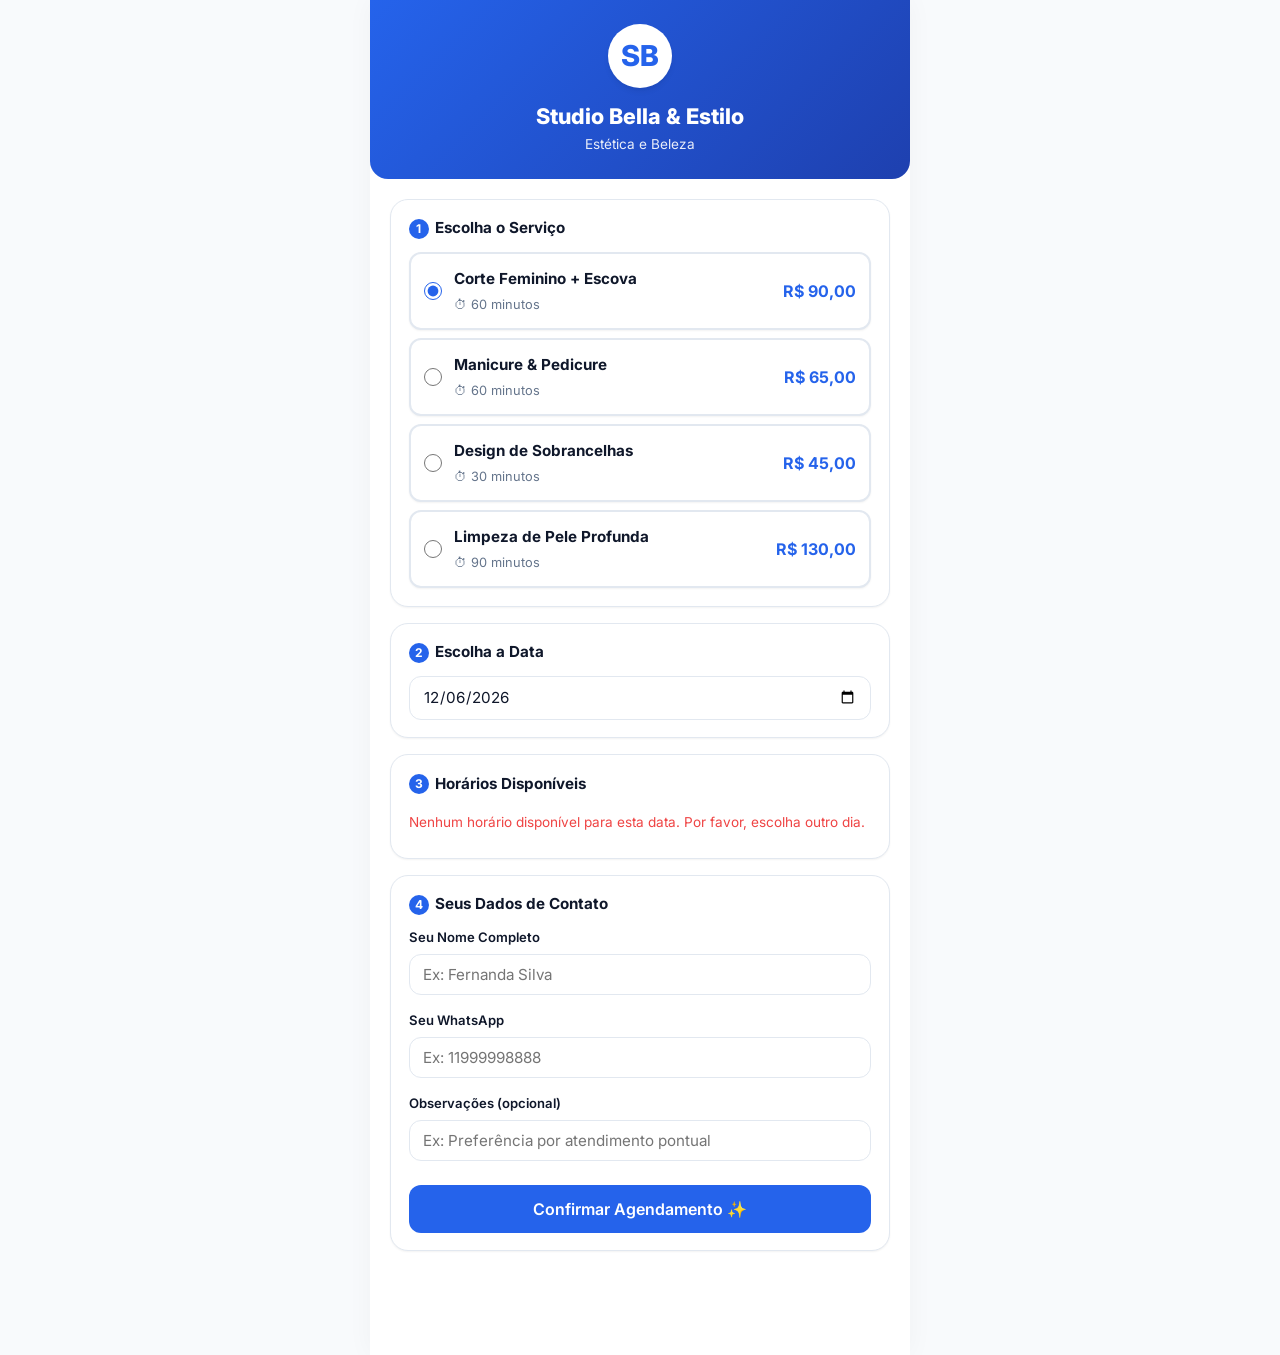
==== cliente.html @ ed7cf6ce "feat: initial commit - Aplicativo de agendamento e gerenciamento com painel e visão do cliente" ====
<!DOCTYPE html>
<html lang="pt-BR">
<head>
  <meta charset="UTF-8">
  <meta name="viewport" content="width=device-width, initial-scale=1.0, maximum-scale=1.0, user-scalable=no">
  <title>Agendamento Online</title>
  <meta name="description" content="Faça seu agendamento online de forma rápida e prática.">
  <link rel="preconnect" href="https://fonts.googleapis.com">
  <link rel="preconnect" href="https://fonts.gstatic.com" crossorigin>
  <link href="https://fonts.googleapis.com/css2?family=Inter:wght@400;500;600;700;800&display=swap" rel="stylesheet">
  <link rel="stylesheet" href="style.css">
</head>
<body>

  <div id="app-container">
    
    <!-- Top Banner do Estabelecimento -->
    <div class="booking-banner">
      <div class="booking-profile-img" id="client-view-initials">SB</div>
      <h1 style="font-size: 1.35rem; font-weight: 800; margin-bottom: 2px;" id="client-view-business">Studio Bella & Estilo</h1>
      <p style="font-size: 0.85rem; opacity: 0.9;" id="client-view-category">Agende seu horário em poucos cliques</p>
    </div>

    <div class="app-content" style="padding-top: 0;">

      <form id="form-client-booking">
        
        <!-- Passo 1: Seleção de Serviço -->
        <div class="card">
          <div style="font-size: 0.95rem; font-weight: 700; margin-bottom: 0.75rem; display:flex; align-items:center; gap:6px;">
            <span style="background:var(--primary); color:white; width:20px; height:20px; border-radius:50%; display:inline-flex; align-items:center; justify-content:center; font-size:0.75rem;">1</span>
            Escolha o Serviço
          </div>
          <div id="booking-services-list" style="display:flex; flex-direction:column; gap:0.5rem;">
            <!-- Populated via JS -->
          </div>
        </div>

        <!-- Passo 2: Seleção de Data -->
        <div class="card">
          <div style="font-size: 0.95rem; font-weight: 700; margin-bottom: 0.75rem; display:flex; align-items:center; gap:6px;">
            <span style="background:var(--primary); color:white; width:20px; height:20px; border-radius:50%; display:inline-flex; align-items:center; justify-content:center; font-size:0.75rem;">2</span>
            Escolha a Data
          </div>
          <input type="date" id="booking-date" class="form-input" required>
        </div>

        <!-- Passo 3: Horários Livres -->
        <div class="card" id="card-slots">
          <div style="font-size: 0.95rem; font-weight: 700; margin-bottom: 0.5rem; display:flex; align-items:center; gap:6px;">
            <span style="background:var(--primary); color:white; width:20px; height:20px; border-radius:50%; display:inline-flex; align-items:center; justify-content:center; font-size:0.75rem;">3</span>
            Horários Disponíveis
          </div>
          <div id="booking-slots-container">
            <div style="font-size:0.85rem; color:var(--text-muted);">Selecione uma data para ver os horários.</div>
          </div>
        </div>

        <!-- Passo 4: Seus Dados -->
        <div class="card">
          <div style="font-size: 0.95rem; font-weight: 700; margin-bottom: 0.75rem; display:flex; align-items:center; gap:6px;">
            <span style="background:var(--primary); color:white; width:20px; height:20px; border-radius:50%; display:inline-flex; align-items:center; justify-content:center; font-size:0.75rem;">4</span>
            Seus Dados de Contato
          </div>
          <div class="form-group">
            <label class="form-label">Seu Nome Completo</label>
            <input type="text" id="booking-name" class="form-input" placeholder="Ex: Fernanda Silva" required>
          </div>
          <div class="form-group">
            <label class="form-label">Seu WhatsApp</label>
            <input type="tel" id="booking-phone" class="form-input" placeholder="Ex: 11999998888" required>
          </div>
          <div class="form-group">
            <label class="form-label">Observações (opcional)</label>
            <input type="text" id="booking-notes" class="form-input" placeholder="Ex: Preferência por atendimento pontual">
          </div>

          <button type="submit" class="btn btn-primary btn-block" id="btn-submit-booking" style="padding: 0.85rem; font-size: 1rem; margin-top: 0.5rem;" disabled>
            Confirmar Agendamento ✨
          </button>
        </div>

      </form>

      <!-- Sucesso Modal / Card -->
      <div id="booking-success-view" style="display:none; text-align:center; padding: 2rem 1rem;">
        <div style="width:64px; height:64px; background:var(--success-bg); color:var(--success); border-radius:50%; display:inline-flex; align-items:center; justify-content:center; font-size:2rem; margin-bottom:1rem;">✓</div>
        <h2 style="font-size:1.4rem; font-weight:800; margin-bottom:0.5rem;">Agendamento Confirmado!</h2>
        <p style="color:var(--text-muted); font-size:0.9rem; margin-bottom:1.5rem;" id="success-summary-text">
          Seu horário foi reservado com sucesso.
        </p>
        
        <div style="display:flex; flex-direction:column; gap:0.75rem;">
          <a id="btn-whatsapp-confirmation" href="#" target="_blank" class="btn btn-success btn-block" style="padding:0.85rem; font-size:0.95rem;">
            📱 Enviar Confirmação via WhatsApp
          </a>
          <button class="btn btn-secondary btn-block" onclick="location.reload()">
            Novo Agendamento
          </button>
        </div>
      </div>

    </div>

  </div>

  <script src="app.js"></script>
  <script>
    let selectedService = null;
    let selectedSlot = null;

    // Carrega dados da loja/profissional
    const settings = AppStore.getSettings();
    document.getElementById('client-view-business').textContent = settings.businessName;
    document.getElementById('client-view-category').textContent = settings.category || 'Agendamento Online';
    const initials = (settings.businessName || 'MA').split(' ').map(w => w[0]).slice(0, 2).join('').toUpperCase();
    document.getElementById('client-view-initials').textContent = initials;

    // Configura data mínima como hoje
    const today = getTodayDateString();
    const dateInput = document.getElementById('booking-date');
    dateInput.min = today;
    dateInput.value = today;

    // Renderiza serviços disponíveis
    function renderBookingServices() {
      const services = AppStore.getServices();
      const container = document.getElementById('booking-services-list');
      
      container.innerHTML = services.map((s, idx) => `
        <label class="card" style="margin-bottom:0; cursor:pointer; display:flex; align-items:center; justify-content:space-between; padding:0.85rem; border:2px solid var(--border-color); border-radius:var(--radius-md);">
          <div style="display:flex; align-items:center; gap:0.75rem;">
            <input type="radio" name="selected_service" value="${s.id}" ${idx === 0 ? 'checked' : ''} style="width:18px; height:18px; accent-color:var(--primary);">
            <div>
              <strong style="font-size:0.95rem; display:block;">${s.name}</strong>
              <span style="font-size:0.8rem; color:var(--text-muted);">⏱ ${s.duration} minutos</span>
            </div>
          </div>
          <strong style="color:var(--primary); font-size:1rem;">${TimeUtils.formatCurrency(s.price)}</strong>
        </label>
      `).join('');

      selectedService = services[0] || null;

      // Evento de seleção
      document.querySelectorAll('input[name="selected_service"]').forEach(radio => {
        radio.addEventListener('change', (e) => {
          selectedService = services.find(s => s.id === e.target.value);
          loadAvailableSlots();
        });
      });
    }

    // Carrega slots livres para a data e serviço selecionados
    function loadAvailableSlots() {
      if (!selectedService || !dateInput.value) return;

      const slots = TimeUtils.getAvailableSlots(dateInput.value, selectedService.duration);
      const container = document.getElementById('booking-slots-container');

      if (slots.length === 0) {
        container.innerHTML = `
          <div style="font-size:0.85rem; color:var(--danger); padding:0.5rem 0;">
            Nenhum horário disponível para esta data. Por favor, escolha outro dia.
          </div>
        `;
        selectedSlot = null;
        updateSubmitBtn();
        return;
      }

      container.innerHTML = `
        <div class="slot-grid">
          ${slots.map(slot => `
            <button type="button" class="slot-btn ${selectedSlot === slot ? 'selected' : ''}" data-slot="${slot}">
              ${slot}
            </button>
          `).join('')}
        </div>
      `;

      // Seleção de slot
      container.querySelectorAll('.slot-btn').forEach(btn => {
        btn.addEventListener('click', () => {
          container.querySelectorAll('.slot-btn').forEach(b => b.classList.remove('selected'));
          btn.classList.add('selected');
          selectedSlot = btn.getAttribute('data-slot');
          updateSubmitBtn();
        });
      });

      updateSubmitBtn();
    }

    dateInput.addEventListener('change', () => {
      selectedSlot = null;
      loadAvailableSlots();
    });

    function updateSubmitBtn() {
      const btn = document.getElementById('btn-submit-booking');
      btn.disabled = !selectedSlot;
    }

    // Submissão do agendamento
    document.getElementById('form-client-booking').addEventListener('submit', (e) => {
      e.preventDefault();
      if (!selectedSlot || !selectedService) {
        alert('Por favor, selecione um horário disponível.');
        return;
      }

      const clientName = document.getElementById('booking-name').value.trim();
      const clientPhone = document.getElementById('booking-phone').value.trim();
      const notes = document.getElementById('booking-notes').value.trim();

      // Salva/Atualiza cliente na base local
      const clients = AppStore.getClients();
      let client = clients.find(c => c.phone.replace(/\D/g,'') === clientPhone.replace(/\D/g,''));
      if (!client) {
        client = {
          id: 'cli_' + Date.now(),
          name: clientName,
          phone: clientPhone,
          notes: ''
        };
        clients.push(client);
        AppStore.saveClients(clients);
      }

      // Cria agendamento
      const newApp = {
        id: 'app_' + Date.now(),
        date: dateInput.value,
        time: selectedSlot,
        duration: selectedService.duration,
        clientId: client.id,
        clientName: clientName,
        clientPhone: clientPhone,
        serviceId: selectedService.id,
        serviceName: selectedService.name,
        price: selectedService.price,
        status: 'agendado',
        notes: notes
      };

      const apps = AppStore.getAppointments();
      apps.push(newApp);
      AppStore.saveAppointments(apps);

      // Exibe tela de sucesso
      document.getElementById('form-client-booking').style.display = 'none';
      const successView = document.getElementById('booking-success-view');
      successView.style.display = 'block';

      document.getElementById('success-summary-text').innerHTML = `
        Olá <strong>${clientName}</strong>, seu horário para <strong>${selectedService.name}</strong> no dia <strong>${TimeUtils.formatDateBR(dateInput.value)}</strong> às <strong>${selectedSlot}</strong> foi solicitado com sucesso!
      `;

      // Mensagem direta para o WhatsApp do profissional ou cliente
      const msg = `Olá! Acabei de agendar um horário pelo link:\n👤 *Nome:* ${clientName}\n🗓 *Data:* ${TimeUtils.formatDateBR(dateInput.value)}\n⏰ *Horário:* ${selectedSlot}\n✂️ *Serviço:* ${selectedService.name}`;
      const waLink = WhatsAppService.createWhatsAppLink(settings.phone, msg);
      document.getElementById('btn-whatsapp-confirmation').href = waLink;
    });

    // Boot
    renderBookingServices();
    loadAvailableSlots();
  </script>
</body>
</html>
---- style.css ----
:root {
  --primary: #2563eb;
  --primary-hover: #1d4ed8;
  --primary-light: #eff6ff;
  --primary-glow: rgba(37, 99, 235, 0.15);
  
  --bg-main: #f8fafc;
  --bg-surface: #ffffff;
  --bg-surface-secondary: #f1f5f9;
  
  --text-main: #0f172a;
  --text-muted: #64748b;
  --text-light: #94a3b8;
  
  --border-color: #e2e8f0;
  --border-focus: #93c5fd;
  
  --success: #10b981;
  --success-bg: #ecfdf5;
  --warning: #f59e0b;
  --warning-bg: #fffbeb;
  --danger: #ef4444;
  --danger-bg: #fef2f2;
  --info: #0ea5e9;
  --info-bg: #f0f9ff;
  
  --radius-sm: 8px;
  --radius-md: 12px;
  --radius-lg: 18px;
  --radius-full: 9999px;
  
  --shadow-sm: 0 1px 2px 0 rgb(0 0 0 / 0.05);
  --shadow-md: 0 4px 6px -1px rgb(0 0 0 / 0.07), 0 2px 4px -2px rgb(0 0 0 / 0.05);
  --shadow-lg: 0 10px 15px -3px rgb(0 0 0 / 0.08), 0 4px 6px -4px rgb(0 0 0 / 0.04);
  
  --font-family: 'Inter', system-ui, -apple-system, BlinkMacSystemFont, 'Segoe UI', Roboto, sans-serif;
  --header-height: 60px;
  --bottom-nav-height: 64px;
}

* {
  margin: 0;
  padding: 0;
  box-sizing: border-box;
  font-family: var(--font-family);
  -webkit-tap-highlight-color: transparent;
}

body {
  background-color: var(--bg-main);
  color: var(--text-main);
  line-height: 1.5;
  display: flex;
  justify-content: center;
  min-height: 100vh;
  overflow-x: hidden;
}

#app-container {
  width: 100%;
  max-width: 540px;
  background-color: var(--bg-surface);
  min-height: 100vh;
  display: flex;
  flex-direction: column;
  position: relative;
  box-shadow: 0 0 25px rgba(0, 0, 0, 0.04);
}

/* Header */
.app-header {
  position: sticky;
  top: 0;
  z-index: 40;
  background-color: var(--bg-surface);
  border-bottom: 1px solid var(--border-color);
  padding: 0.85rem 1.25rem;
  display: flex;
  align-items: center;
  justify-content: space-between;
}

.header-brand {
  display: flex;
  align-items: center;
  gap: 0.6rem;
}

.brand-icon {
  width: 34px;
  height: 34px;
  border-radius: var(--radius-md);
  background: var(--primary);
  color: #fff;
  display: flex;
  align-items: center;
  justify-content: center;
  font-size: 1.1rem;
}

.brand-title {
  font-size: 1.1rem;
  font-weight: 700;
  color: var(--text-main);
  letter-spacing: -0.02em;
}

.header-actions {
  display: flex;
  gap: 0.5rem;
}

.icon-btn {
  background: transparent;
  border: 1px solid var(--border-color);
  width: 36px;
  height: 36px;
  border-radius: var(--radius-full);
  display: flex;
  align-items: center;
  justify-content: center;
  color: var(--text-muted);
  cursor: pointer;
  transition: all 0.15s ease;
}

.icon-btn:hover {
  background: var(--bg-surface-secondary);
  color: var(--text-main);
}

/* Main Content Area */
.app-content {
  flex: 1;
  padding: 1rem 1.25rem calc(var(--bottom-nav-height) + 1.5rem) 1.25rem;
  overflow-y: auto;
}

/* Bottom Navigation Bar */
.bottom-nav {
  position: fixed;
  bottom: 0;
  left: 50%;
  transform: translateX(-50%);
  width: 100%;
  max-width: 540px;
  height: var(--bottom-nav-height);
  background-color: var(--bg-surface);
  border-top: 1px solid var(--border-color);
  display: flex;
  justify-content: space-around;
  align-items: center;
  z-index: 50;
}

.nav-item {
  flex: 1;
  display: flex;
  flex-direction: column;
  align-items: center;
  justify-content: center;
  gap: 3px;
  background: none;
  border: none;
  color: var(--text-muted);
  font-size: 0.72rem;
  font-weight: 500;
  cursor: pointer;
  padding: 6px 0;
  transition: all 0.2s ease;
}

.nav-item svg {
  width: 22px;
  height: 22px;
  stroke-width: 2;
  transition: transform 0.15s ease;
}

.nav-item.active {
  color: var(--primary);
  font-weight: 700;
}

.nav-item.active svg {
  transform: translateY(-2px);
}

/* Tab Sections */
.tab-section {
  display: none;
  animation: fadeIn 0.2s ease-in-out;
}

.tab-section.active {
  display: block;
}

@keyframes fadeIn {
  from { opacity: 0; transform: translateY(4px); }
  to { opacity: 1; transform: translateY(0); }
}

/* Typography & General Components */
.section-header {
  display: flex;
  align-items: center;
  justify-content: space-between;
  margin-bottom: 1rem;
}

.section-title {
  font-size: 1.25rem;
  font-weight: 700;
  letter-spacing: -0.02em;
}

.section-subtitle {
  font-size: 0.85rem;
  color: var(--text-muted);
  margin-top: 2px;
}

/* Buttons */
.btn {
  display: inline-flex;
  align-items: center;
  justify-content: center;
  gap: 0.45rem;
  padding: 0.65rem 1.15rem;
  font-size: 0.9rem;
  font-weight: 600;
  border-radius: var(--radius-md);
  border: none;
  cursor: pointer;
  transition: all 0.15s ease;
  text-decoration: none;
}

.btn-primary {
  background-color: var(--primary);
  color: #fff;
}

.btn-primary:hover {
  background-color: var(--primary-hover);
}

.btn-secondary {
  background-color: var(--bg-surface-secondary);
  color: var(--text-main);
  border: 1px solid var(--border-color);
}

.btn-secondary:hover {
  background-color: #e2e8f0;
}

.btn-success {
  background-color: var(--success);
  color: #fff;
}

.btn-danger {
  background-color: var(--danger);
  color: #fff;
}

.btn-sm {
  padding: 0.4rem 0.75rem;
  font-size: 0.8rem;
  border-radius: var(--radius-sm);
}

.btn-block {
  width: 100%;
}

/* Cards */
.card {
  background: var(--bg-surface);
  border: 1px solid var(--border-color);
  border-radius: var(--radius-lg);
  padding: 1.1rem;
  margin-bottom: 1rem;
  box-shadow: var(--shadow-sm);
}

/* Date Navigator */
.date-selector-bar {
  display: flex;
  align-items: center;
  justify-content: space-between;
  background: var(--bg-surface-secondary);
  border-radius: var(--radius-md);
  padding: 0.5rem 0.75rem;
  margin-bottom: 1rem;
}

.current-date-label {
  font-weight: 700;
  font-size: 0.95rem;
  text-align: center;
}

.date-nav-btn {
  background: var(--bg-surface);
  border: 1px solid var(--border-color);
  width: 32px;
  height: 32px;
  border-radius: var(--radius-full);
  display: flex;
  align-items: center;
  justify-content: center;
  cursor: pointer;
  color: var(--text-main);
}

/* Quick Summary Bar */
.summary-chips {
  display: grid;
  grid-template-columns: repeat(3, 1fr);
  gap: 0.6rem;
  margin-bottom: 1.25rem;
}

.summary-chip {
  background: var(--bg-surface-secondary);
  border-radius: var(--radius-md);
  padding: 0.6rem;
  text-align: center;
  border: 1px solid var(--border-color);
}

.summary-chip-val {
  font-size: 1.1rem;
  font-weight: 700;
  color: var(--primary);
}

.summary-chip-lbl {
  font-size: 0.7rem;
  color: var(--text-muted);
  text-transform: uppercase;
  letter-spacing: 0.03em;
  margin-top: 2px;
}

/* Appointments List / Timeline */
.appointment-item {
  display: flex;
  flex-direction: column;
  background: var(--bg-surface);
  border: 1px solid var(--border-color);
  border-left: 4px solid var(--primary);
  border-radius: var(--radius-md);
  padding: 0.9rem 1rem;
  margin-bottom: 0.75rem;
  transition: transform 0.15s ease, box-shadow 0.15s ease;
  position: relative;
}

.appointment-item.status-confirmed {
  border-left-color: var(--success);
}
.appointment-item.status-completed {
  border-left-color: var(--text-muted);
  opacity: 0.85;
}
.appointment-item.status-canceled {
  border-left-color: var(--danger);
  opacity: 0.6;
}

.app-time-badge {
  font-size: 0.85rem;
  font-weight: 700;
  color: var(--primary);
  display: inline-flex;
  align-items: center;
  gap: 4px;
}

.app-client-name {
  font-size: 1rem;
  font-weight: 700;
  margin: 2px 0;
}

.app-service-info {
  font-size: 0.85rem;
  color: var(--text-muted);
}

.app-footer {
  display: flex;
  align-items: center;
  justify-content: space-between;
  margin-top: 0.75rem;
  padding-top: 0.6rem;
  border-top: 1px dashed var(--border-color);
}

.status-pill {
  font-size: 0.72rem;
  font-weight: 600;
  padding: 0.2rem 0.55rem;
  border-radius: var(--radius-full);
  text-transform: capitalize;
}

.status-pill.agendado {
  background: var(--primary-light);
  color: var(--primary);
}
.status-pill.confirmado {
  background: var(--success-bg);
  color: var(--success);
}
.status-pill.concluido {
  background: var(--bg-surface-secondary);
  color: var(--text-muted);
}
.status-pill.cancelado {
  background: var(--danger-bg);
  color: var(--danger);
}

.app-actions {
  display: flex;
  gap: 0.4rem;
}

/* Modals & Bottom Sheets */
.modal-overlay {
  position: fixed;
  inset: 0;
  background: rgba(15, 23, 42, 0.5);
  backdrop-filter: blur(2px);
  display: none;
  align-items: flex-end;
  justify-content: center;
  z-index: 100;
}

.modal-overlay.open {
  display: flex;
}

.modal-sheet {
  background: var(--bg-surface);
  width: 100%;
  max-width: 540px;
  max-height: 90vh;
  border-top-left-radius: var(--radius-lg);
  border-top-right-radius: var(--radius-lg);
  padding: 1.25rem 1.25rem 2rem 1.25rem;
  overflow-y: auto;
  animation: slideUp 0.25s cubic-bezier(0.16, 1, 0.3, 1);
}

@keyframes slideUp {
  from { transform: translateY(100%); }
  to { transform: translateY(0); }
}

.modal-header {
  display: flex;
  align-items: center;
  justify-content: space-between;
  margin-bottom: 1.25rem;
}

.modal-title {
  font-size: 1.15rem;
  font-weight: 700;
}

/* Form Styles */
.form-group {
  margin-bottom: 1rem;
}

.form-label {
  display: block;
  font-size: 0.82rem;
  font-weight: 600;
  margin-bottom: 0.35rem;
  color: var(--text-main);
}

.form-input, .form-select, .form-textarea {
  width: 100%;
  padding: 0.65rem 0.85rem;
  font-size: 0.95rem;
  border: 1px solid var(--border-color);
  border-radius: var(--radius-md);
  background: var(--bg-surface);
  color: var(--text-main);
  outline: none;
  transition: border-color 0.15s ease;
}

.form-input:focus, .form-select:focus, .form-textarea:focus {
  border-color: var(--primary);
  box-shadow: 0 0 0 3px var(--primary-glow);
}

.form-row {
  display: grid;
  grid-template-columns: 1fr 1fr;
  gap: 0.75rem;
}

/* Public Booking Page Styles (Client View) */
.booking-banner {
  background: linear-gradient(135deg, #2563eb, #1e40af);
  color: white;
  padding: 1.5rem 1.25rem;
  border-radius: 0 0 var(--radius-lg) var(--radius-lg);
  text-align: center;
  margin-bottom: 1.25rem;
}

.booking-profile-img {
  width: 64px;
  height: 64px;
  border-radius: var(--radius-full);
  background: white;
  color: var(--primary);
  display: flex;
  align-items: center;
  justify-content: center;
  font-size: 1.8rem;
  font-weight: 800;
  margin: 0 auto 0.75rem auto;
  box-shadow: var(--shadow-md);
}

.slot-grid {
  display: grid;
  grid-template-columns: repeat(4, 1fr);
  gap: 0.5rem;
  margin-top: 0.5rem;
}

.slot-btn {
  padding: 0.6rem 0.3rem;
  font-size: 0.85rem;
  font-weight: 600;
  border: 1px solid var(--border-color);
  background: var(--bg-surface);
  border-radius: var(--radius-md);
  cursor: pointer;
  text-align: center;
  transition: all 0.15s ease;
}

.slot-btn:hover:not(:disabled) {
  border-color: var(--primary);
  color: var(--primary);
}

.slot-btn.selected {
  background: var(--primary);
  color: white;
  border-color: var(--primary);
}

.slot-btn:disabled {
  background: var(--bg-surface-secondary);
  color: var(--text-light);
  cursor: not-allowed;
  text-decoration: line-through;
}

/* Financial Cards */
.metric-grid {
  display: grid;
  grid-template-columns: 1fr 1fr;
  gap: 0.75rem;
  margin-bottom: 1.25rem;
}

.metric-card {
  background: var(--bg-surface);
  border: 1px solid var(--border-color);
  border-radius: var(--radius-md);
  padding: 0.9rem;
}

.metric-card .title {
  font-size: 0.75rem;
  color: var(--text-muted);
  font-weight: 600;
  text-transform: uppercase;
}

.metric-card .value {
  font-size: 1.35rem;
  font-weight: 800;
  color: var(--text-main);
  margin-top: 3px;
}

/* Empty State */
.empty-state {
  text-align: center;
  padding: 2.5rem 1rem;
  color: var(--text-muted);
}

.empty-state svg {
  width: 48px;
  height: 48px;
  margin-bottom: 0.75rem;
  stroke: var(--text-light);
}

/* Toast */
.toast-msg {
  position: fixed;
  top: 1.25rem;
  left: 50%;
  transform: translateX(-50%);
  background: #0f172a;
  color: white;
  padding: 0.65rem 1.25rem;
  border-radius: var(--radius-full);
  font-size: 0.85rem;
  font-weight: 600;
  box-shadow: var(--shadow-lg);
  z-index: 200;
  display: none;
  animation: fadeIn 0.2s ease;
}
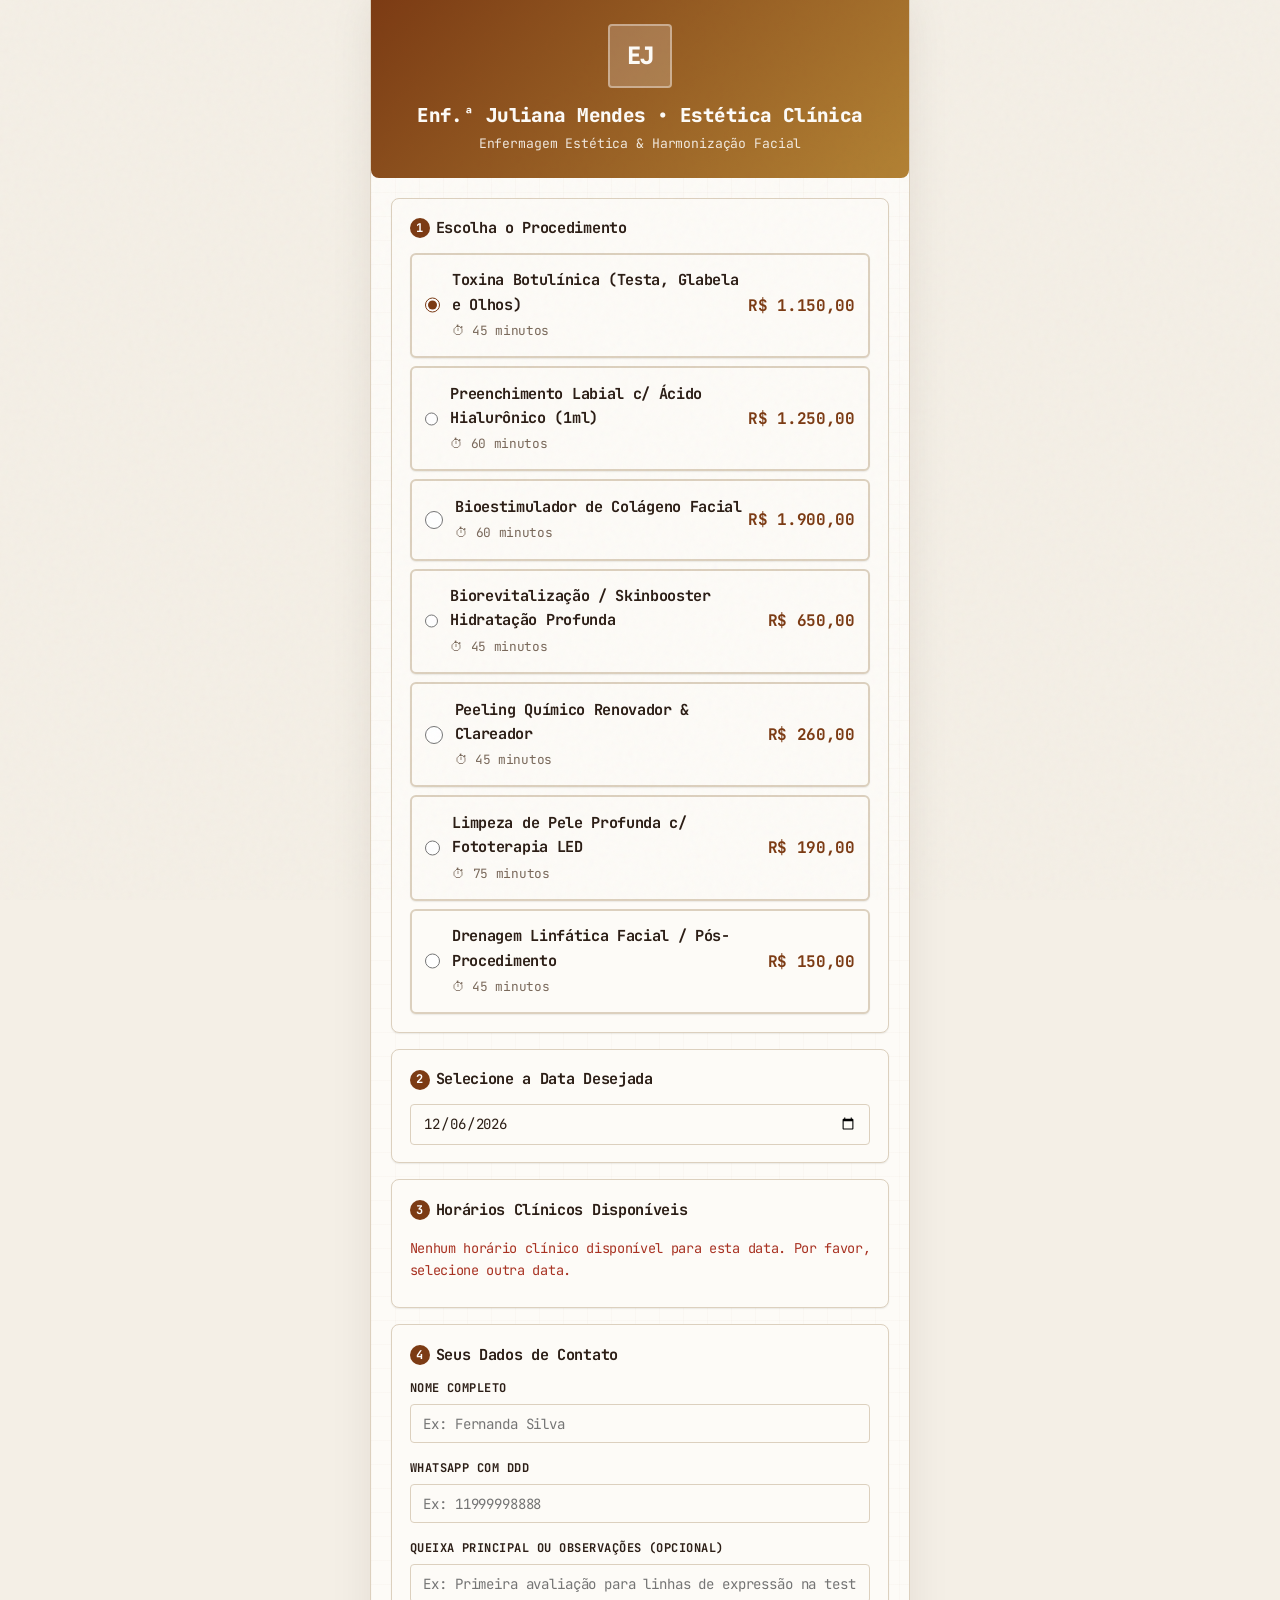
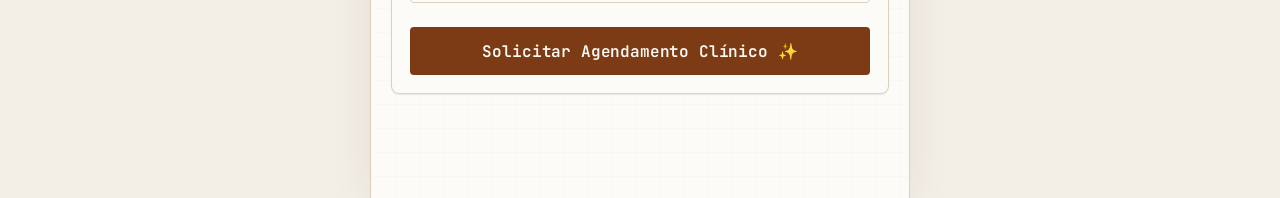
==== commit 9fd6007e: "fix: atualizações e melhorias no app de agendamento" ====
--- a/cliente.html
+++ b/cliente.html
@@ -3,8 +3,8 @@
 <head>
   <meta charset="UTF-8">
   <meta name="viewport" content="width=device-width, initial-scale=1.0, maximum-scale=1.0, user-scalable=no">
-  <title>Agendamento Online</title>
-  <meta name="description" content="Faça seu agendamento online de forma rápida e prática.">
+  <title>Agendamento de Procedimento Estético | Enfermagem Clínica</title>
+  <meta name="description" content="Agende seu procedimento de enfermagem estética e harmonização com segurança e excelência clínica.">
   <link rel="preconnect" href="https://fonts.googleapis.com">
   <link rel="preconnect" href="https://fonts.gstatic.com" crossorigin>
   <link href="https://fonts.googleapis.com/css2?family=Inter:wght@400;500;600;700;800&display=swap" rel="stylesheet">
@@ -17,8 +17,8 @@
     <!-- Top Banner do Estabelecimento -->
     <div class="booking-banner">
       <div class="booking-profile-img" id="client-view-initials">SB</div>
-      <h1 style="font-size: 1.35rem; font-weight: 800; margin-bottom: 2px;" id="client-view-business">Studio Bella & Estilo</h1>
-      <p style="font-size: 0.85rem; opacity: 0.9;" id="client-view-category">Agende seu horário em poucos cliques</p>
+      <h1 style="font-size: 1.2rem; font-weight: 800; margin-bottom: 2px; letter-spacing: -0.03em;" id="client-view-business">Enf.ª Juliana Mendes • Estética Clínica</h1>
+      <p style="font-size: 0.82rem; opacity: 0.88; letter-spacing: -0.01em;" id="client-view-category">Agende sua avaliação ou procedimento com segurança e excelência clínica</p>
     </div>
 
     <div class="app-content" style="padding-top: 0;">
@@ -29,7 +29,7 @@
         <div class="card">
           <div style="font-size: 0.95rem; font-weight: 700; margin-bottom: 0.75rem; display:flex; align-items:center; gap:6px;">
             <span style="background:var(--primary); color:white; width:20px; height:20px; border-radius:50%; display:inline-flex; align-items:center; justify-content:center; font-size:0.75rem;">1</span>
-            Escolha o Serviço
+            Escolha o Procedimento
           </div>
           <div id="booking-services-list" style="display:flex; flex-direction:column; gap:0.5rem;">
             <!-- Populated via JS -->
@@ -40,7 +40,7 @@
         <div class="card">
           <div style="font-size: 0.95rem; font-weight: 700; margin-bottom: 0.75rem; display:flex; align-items:center; gap:6px;">
             <span style="background:var(--primary); color:white; width:20px; height:20px; border-radius:50%; display:inline-flex; align-items:center; justify-content:center; font-size:0.75rem;">2</span>
-            Escolha a Data
+            Selecione a Data Desejada
           </div>
           <input type="date" id="booking-date" class="form-input" required>
         </div>
@@ -49,7 +49,7 @@
         <div class="card" id="card-slots">
           <div style="font-size: 0.95rem; font-weight: 700; margin-bottom: 0.5rem; display:flex; align-items:center; gap:6px;">
             <span style="background:var(--primary); color:white; width:20px; height:20px; border-radius:50%; display:inline-flex; align-items:center; justify-content:center; font-size:0.75rem;">3</span>
-            Horários Disponíveis
+            Horários Clínicos Disponíveis
           </div>
           <div id="booking-slots-container">
             <div style="font-size:0.85rem; color:var(--text-muted);">Selecione uma data para ver os horários.</div>
@@ -63,39 +63,41 @@
             Seus Dados de Contato
           </div>
           <div class="form-group">
-            <label class="form-label">Seu Nome Completo</label>
+            <label class="form-label">Nome Completo</label>
             <input type="text" id="booking-name" class="form-input" placeholder="Ex: Fernanda Silva" required>
           </div>
           <div class="form-group">
-            <label class="form-label">Seu WhatsApp</label>
+            <label class="form-label">WhatsApp com DDD</label>
             <input type="tel" id="booking-phone" class="form-input" placeholder="Ex: 11999998888" required>
           </div>
           <div class="form-group">
-            <label class="form-label">Observações (opcional)</label>
-            <input type="text" id="booking-notes" class="form-input" placeholder="Ex: Preferência por atendimento pontual">
+            <label class="form-label">Queixa Principal ou Observações (opcional)</label>
+            <input type="text" id="booking-notes" class="form-input" placeholder="Ex: Primeira avaliação para linhas de expressão na testa">
           </div>
 
           <button type="submit" class="btn btn-primary btn-block" id="btn-submit-booking" style="padding: 0.85rem; font-size: 1rem; margin-top: 0.5rem;" disabled>
-            Confirmar Agendamento ✨
+            Solicitar Agendamento Clínico ✨
           </button>
         </div>
-
       </form>
 
       <!-- Sucesso Modal / Card -->
       <div id="booking-success-view" style="display:none; text-align:center; padding: 2rem 1rem;">
         <div style="width:64px; height:64px; background:var(--success-bg); color:var(--success); border-radius:50%; display:inline-flex; align-items:center; justify-content:center; font-size:2rem; margin-bottom:1rem;">✓</div>
-        <h2 style="font-size:1.4rem; font-weight:800; margin-bottom:0.5rem;">Agendamento Confirmado!</h2>
-        <p style="color:var(--text-muted); font-size:0.9rem; margin-bottom:1.5rem;" id="success-summary-text">
-          Seu horário foi reservado com sucesso.
+        <h2 style="font-size:1.3rem; font-weight:800; margin-bottom:0.5rem; letter-spacing:-0.03em;">Pré-Agendamento Solicitado!</h2>
+        <p style="color:var(--text-muted); font-size:0.85rem; margin-bottom:0.75rem;" id="success-summary-text">
+          Seu procedimento foi registrado com sucesso.
+        </p>
+        <p style="color:var(--text-muted); font-size:0.78rem; margin-bottom:1.25rem; font-style:italic; border-left:3px solid var(--accent); padding-left:0.75rem; text-align:left;">
+          ℹ️ Orientações prévias: Evite anticoagulantes, anti-inflamatórios e álcool 24h–48h antes de procedimentos injetáveis. Venha com a pele higienizada, sem maquiagem.
         </p>
         
         <div style="display:flex; flex-direction:column; gap:0.75rem;">
           <a id="btn-whatsapp-confirmation" href="#" target="_blank" class="btn btn-success btn-block" style="padding:0.85rem; font-size:0.95rem;">
-            📱 Enviar Confirmação via WhatsApp
+            📱 Confirmar Agendamento no WhatsApp da Clínica
           </a>
           <button class="btn btn-secondary btn-block" onclick="location.reload()">
-            Novo Agendamento
+            Marcar Outro Procedimento
           </button>
         </div>
       </div>
@@ -132,7 +134,7 @@
           <div style="display:flex; align-items:center; gap:0.75rem;">
             <input type="radio" name="selected_service" value="${s.id}" ${idx === 0 ? 'checked' : ''} style="width:18px; height:18px; accent-color:var(--primary);">
             <div>
-              <strong style="font-size:0.95rem; display:block;">${s.name}</strong>
+              <strong style="font-size:0.95rem; display:block;">${escapeHtml(s.name)}</strong>
               <span style="font-size:0.8rem; color:var(--text-muted);">⏱ ${s.duration} minutos</span>
             </div>
           </div>
@@ -161,7 +163,7 @@
       if (slots.length === 0) {
         container.innerHTML = `
           <div style="font-size:0.85rem; color:var(--danger); padding:0.5rem 0;">
-            Nenhum horário disponível para esta data. Por favor, escolha outro dia.
+            Nenhum horário clínico disponível para esta data. Por favor, selecione outra data.
           </div>
         `;
         selectedSlot = null;
@@ -254,11 +256,11 @@
       successView.style.display = 'block';
 
       document.getElementById('success-summary-text').innerHTML = `
-        Olá <strong>${clientName}</strong>, seu horário para <strong>${selectedService.name}</strong> no dia <strong>${TimeUtils.formatDateBR(dateInput.value)}</strong> às <strong>${selectedSlot}</strong> foi solicitado com sucesso!
+        Olá <strong>${escapeHtml(clientName)}</strong>, seu horário para <strong>${escapeHtml(selectedService.name)}</strong> no dia <strong>${TimeUtils.formatDateBR(dateInput.value)}</strong> às <strong>${escapeHtml(selectedSlot)}</strong> foi solicitado com sucesso!
       `;
 
       // Mensagem direta para o WhatsApp do profissional ou cliente
-      const msg = `Olá! Acabei de agendar um horário pelo link:\n👤 *Nome:* ${clientName}\n🗓 *Data:* ${TimeUtils.formatDateBR(dateInput.value)}\n⏰ *Horário:* ${selectedSlot}\n✂️ *Serviço:* ${selectedService.name}`;
+      const msg = `Olá! Acabei de solicitar meu agendamento pelo link:\n\n👤 *Paciente:* ${clientName}\n🗓 *Data:* ${TimeUtils.formatDateBR(dateInput.value)}\n⏰ *Horário:* ${selectedSlot}\n💉 *Procedimento:* ${selectedService.name}${notes ? `\n📝 *Observação:* ${notes}` : ''}\n\nGostaria de confirmar meu horário!`;
       const waLink = WhatsAppService.createWhatsAppLink(settings.phone, msg);
       document.getElementById('btn-whatsapp-confirmation').href = waLink;
     });
--- a/style.css
+++ b/style.css
@@ -1,39 +1,48 @@
+@import url('https://fonts.googleapis.com/css2?family=JetBrains+Mono:ital,wght@0,300;0,400;0,500;0,600;0,700;0,800;1,400&display=swap');
+
 :root {
-  --primary: #2563eb;
-  --primary-hover: #1d4ed8;
-  --primary-light: #eff6ff;
-  --primary-glow: rgba(37, 99, 235, 0.15);
-  
-  --bg-main: #f8fafc;
-  --bg-surface: #ffffff;
-  --bg-surface-secondary: #f1f5f9;
-  
-  --text-main: #0f172a;
-  --text-muted: #64748b;
-  --text-light: #94a3b8;
-  
-  --border-color: #e2e8f0;
-  --border-focus: #93c5fd;
-  
-  --success: #10b981;
-  --success-bg: #ecfdf5;
-  --warning: #f59e0b;
-  --warning-bg: #fffbeb;
-  --danger: #ef4444;
-  --danger-bg: #fef2f2;
-  --info: #0ea5e9;
-  --info-bg: #f0f9ff;
-  
-  --radius-sm: 8px;
-  --radius-md: 12px;
-  --radius-lg: 18px;
+  --primary: #7C3B14;
+  --primary-hover: #632C0D;
+  --primary-light: #F4EAE0;
+  --primary-glow: rgba(124, 59, 20, 0.16);
+
+  --accent: #B38234;
+  --accent-hover: #976B23;
+  --accent-light: #FBF4E4;
+
+  --bg-main: #F4EFE6;
+  --bg-surface: #FDFBF7;
+  --bg-surface-secondary: #EAE2D3;
+  --bg-surface-hover: #E3D9C7;
+
+  --text-main: #2C1E16;
+  --text-muted: #7A695B;
+  --text-light: #A89989;
+
+  --border-color: #DCD0BE;
+  --border-focus: #B38234;
+  --border-subtle: #E9DFD0;
+
+  --success: #B8621B;
+  --success-bg: #FEF3C7;
+  --warning: #D97706;
+  --warning-bg: #FFFBEB;
+  --danger: #A83222;
+  --danger-bg: #FDF0ED;
+  --info: #6B6047;
+  --info-bg: #F2EFE8;
+
+  --radius-xs: 2px;
+  --radius-sm: 4px;
+  --radius-md: 6px;
+  --radius-lg: 8px;
   --radius-full: 9999px;
-  
-  --shadow-sm: 0 1px 2px 0 rgb(0 0 0 / 0.05);
-  --shadow-md: 0 4px 6px -1px rgb(0 0 0 / 0.07), 0 2px 4px -2px rgb(0 0 0 / 0.05);
-  --shadow-lg: 0 10px 15px -3px rgb(0 0 0 / 0.08), 0 4px 6px -4px rgb(0 0 0 / 0.04);
-  
-  --font-family: 'Inter', system-ui, -apple-system, BlinkMacSystemFont, 'Segoe UI', Roboto, sans-serif;
+
+  --shadow-sm: 0 1px 2px 0 rgba(44, 30, 22, 0.05), 0 1px 1px 0 rgba(44, 30, 22, 0.03);
+  --shadow-md: 0 4px 10px -2px rgba(44, 30, 22, 0.08), 0 2px 4px -1px rgba(44, 30, 22, 0.05);
+  --shadow-lg: 0 12px 24px -4px rgba(44, 30, 22, 0.12), 0 4px 8px -2px rgba(44, 30, 22, 0.05);
+
+  --font-family: 'JetBrains Mono', 'Courier New', monospace;
   --header-height: 60px;
   --bottom-nav-height: 64px;
 }
@@ -49,22 +58,43 @@
 body {
   background-color: var(--bg-main);
   color: var(--text-main);
-  line-height: 1.5;
+  line-height: 1.6;
   display: flex;
   justify-content: center;
   min-height: 100vh;
   overflow-x: hidden;
+  position: relative;
+  letter-spacing: -0.02em;
+}
+
+body::before {
+  content: "";
+  position: fixed;
+  inset: 0;
+  width: 100vw;
+  height: 100vh;
+  pointer-events: none;
+  z-index: 9999;
+  opacity: 0.035;
+  mix-blend-mode: multiply;
+  background-image: url("data:image/svg+xml,%3Csvg viewBox='0 0 200 200' xmlns='http://www.w3.org/2000/svg'%3E%3Cfilter id='n'%3E%3CfeTurbulence type='fractalNoise' baseFrequency='0.8' numOctaves='3' stitchTiles='stitch'/%3E%3C/filter%3E%3Crect width='100%25' height='100%25' filter='url(%23n)'/%3E%3C/svg%3E");
 }
 
 #app-container {
   width: 100%;
   max-width: 540px;
   background-color: var(--bg-surface);
+  background-image:
+    linear-gradient(rgba(124, 59, 20, 0.018) 1px, transparent 1px),
+    linear-gradient(90deg, rgba(124, 59, 20, 0.018) 1px, transparent 1px);
+  background-size: 24px 24px;
   min-height: 100vh;
   display: flex;
   flex-direction: column;
   position: relative;
-  box-shadow: 0 0 25px rgba(0, 0, 0, 0.04);
+  box-shadow: 0 0 40px rgba(44, 30, 22, 0.08);
+  border-left: 1px solid var(--border-color);
+  border-right: 1px solid var(--border-color);
 }
 
 /* Header */
@@ -91,7 +121,7 @@
   height: 34px;
   border-radius: var(--radius-md);
   background: var(--primary);
-  color: #fff;
+  color: #FDFBF7;
   display: flex;
   align-items: center;
   justify-content: center;
@@ -99,10 +129,10 @@
 }
 
 .brand-title {
-  font-size: 1.1rem;
-  font-weight: 700;
-  color: var(--text-main);
-  letter-spacing: -0.02em;
+  font-size: 1rem;
+  font-weight: 700;
+  color: var(--text-main);
+  letter-spacing: -0.03em;
 }
 
 .header-actions {
@@ -115,7 +145,7 @@
   border: 1px solid var(--border-color);
   width: 36px;
   height: 36px;
-  border-radius: var(--radius-full);
+  border-radius: var(--radius-sm);
   display: flex;
   align-items: center;
   justify-content: center;
@@ -146,7 +176,7 @@
   max-width: 540px;
   height: var(--bottom-nav-height);
   background-color: var(--bg-surface);
-  border-top: 1px solid var(--border-color);
+  border-top: 2px solid var(--border-color);
   display: flex;
   justify-content: space-around;
   align-items: center;
@@ -163,11 +193,13 @@
   background: none;
   border: none;
   color: var(--text-muted);
-  font-size: 0.72rem;
+  font-size: 0.65rem;
   font-weight: 500;
+  font-family: var(--font-family);
   cursor: pointer;
   padding: 6px 0;
   transition: all 0.2s ease;
+  letter-spacing: -0.01em;
 }
 
 .nav-item svg {
@@ -201,7 +233,7 @@
   to { opacity: 1; transform: translateY(0); }
 }
 
-/* Typography & General Components */
+/* Typography */
 .section-header {
   display: flex;
   align-items: center;
@@ -210,15 +242,17 @@
 }
 
 .section-title {
-  font-size: 1.25rem;
-  font-weight: 700;
-  letter-spacing: -0.02em;
+  font-size: 1.2rem;
+  font-weight: 700;
+  letter-spacing: -0.03em;
+  color: var(--text-main);
 }
 
 .section-subtitle {
-  font-size: 0.85rem;
+  font-size: 0.78rem;
   color: var(--text-muted);
   margin-top: 2px;
+  letter-spacing: -0.01em;
 }
 
 /* Buttons */
@@ -227,19 +261,21 @@
   align-items: center;
   justify-content: center;
   gap: 0.45rem;
-  padding: 0.65rem 1.15rem;
-  font-size: 0.9rem;
+  padding: 0.6rem 1rem;
+  font-size: 0.82rem;
   font-weight: 600;
-  border-radius: var(--radius-md);
+  font-family: var(--font-family);
+  border-radius: var(--radius-sm);
   border: none;
   cursor: pointer;
   transition: all 0.15s ease;
   text-decoration: none;
+  letter-spacing: -0.01em;
 }
 
 .btn-primary {
   background-color: var(--primary);
-  color: #fff;
+  color: #FDFBF7;
 }
 
 .btn-primary:hover {
@@ -253,23 +289,23 @@
 }
 
 .btn-secondary:hover {
-  background-color: #e2e8f0;
+  background-color: var(--bg-surface-hover);
 }
 
 .btn-success {
   background-color: var(--success);
-  color: #fff;
+  color: #FDFBF7;
 }
 
 .btn-danger {
   background-color: var(--danger);
-  color: #fff;
+  color: #FDFBF7;
 }
 
 .btn-sm {
-  padding: 0.4rem 0.75rem;
-  font-size: 0.8rem;
-  border-radius: var(--radius-sm);
+  padding: 0.35rem 0.7rem;
+  font-size: 0.75rem;
+  border-radius: var(--radius-xs);
 }
 
 .btn-block {
@@ -295,12 +331,15 @@
   border-radius: var(--radius-md);
   padding: 0.5rem 0.75rem;
   margin-bottom: 1rem;
+  border: 1px solid var(--border-color);
 }
 
 .current-date-label {
   font-weight: 700;
-  font-size: 0.95rem;
+  font-size: 0.88rem;
   text-align: center;
+  letter-spacing: -0.02em;
+  color: var(--text-main);
 }
 
 .date-nav-btn {
@@ -308,12 +347,17 @@
   border: 1px solid var(--border-color);
   width: 32px;
   height: 32px;
-  border-radius: var(--radius-full);
+  border-radius: var(--radius-xs);
   display: flex;
   align-items: center;
   justify-content: center;
   cursor: pointer;
   color: var(--text-main);
+  transition: background 0.15s;
+}
+
+.date-nav-btn:hover {
+  background: var(--bg-surface-hover);
 }
 
 /* Quick Summary Bar */
@@ -326,27 +370,28 @@
 
 .summary-chip {
   background: var(--bg-surface-secondary);
-  border-radius: var(--radius-md);
+  border-radius: var(--radius-sm);
   padding: 0.6rem;
   text-align: center;
   border: 1px solid var(--border-color);
 }
 
 .summary-chip-val {
-  font-size: 1.1rem;
-  font-weight: 700;
+  font-size: 1.05rem;
+  font-weight: 800;
   color: var(--primary);
+  letter-spacing: -0.03em;
 }
 
 .summary-chip-lbl {
-  font-size: 0.7rem;
+  font-size: 0.62rem;
   color: var(--text-muted);
   text-transform: uppercase;
-  letter-spacing: 0.03em;
+  letter-spacing: 0.04em;
   margin-top: 2px;
 }
 
-/* Appointments List / Timeline */
+/* Appointments */
 .appointment-item {
   display: flex;
   flex-direction: column;
@@ -360,35 +405,29 @@
   position: relative;
 }
 
-.appointment-item.status-confirmed {
-  border-left-color: var(--success);
-}
-.appointment-item.status-completed {
-  border-left-color: var(--text-muted);
-  opacity: 0.85;
-}
-.appointment-item.status-canceled {
-  border-left-color: var(--danger);
-  opacity: 0.6;
-}
+.appointment-item.status-confirmado { border-left-color: var(--success); }
+.appointment-item.status-concluido  { border-left-color: var(--text-muted); opacity: 0.85; }
+.appointment-item.status-cancelado  { border-left-color: var(--danger); opacity: 0.6; }
 
 .app-time-badge {
-  font-size: 0.85rem;
-  font-weight: 700;
-  color: var(--primary);
+  font-size: 0.82rem;
+  font-weight: 700;
+  color: var(--accent);
   display: inline-flex;
   align-items: center;
   gap: 4px;
+  letter-spacing: -0.02em;
 }
 
 .app-client-name {
-  font-size: 1rem;
-  font-weight: 700;
-  margin: 2px 0;
+  font-size: 0.95rem;
+  font-weight: 700;
+  margin: 3px 0;
+  letter-spacing: -0.02em;
 }
 
 .app-service-info {
-  font-size: 0.85rem;
+  font-size: 0.8rem;
   color: var(--text-muted);
 }
 
@@ -402,40 +441,30 @@
 }
 
 .status-pill {
-  font-size: 0.72rem;
-  font-weight: 600;
-  padding: 0.2rem 0.55rem;
-  border-radius: var(--radius-full);
-  text-transform: capitalize;
-}
-
-.status-pill.agendado {
-  background: var(--primary-light);
-  color: var(--primary);
-}
-.status-pill.confirmado {
-  background: var(--success-bg);
-  color: var(--success);
-}
-.status-pill.concluido {
-  background: var(--bg-surface-secondary);
-  color: var(--text-muted);
-}
-.status-pill.cancelado {
-  background: var(--danger-bg);
-  color: var(--danger);
-}
+  font-size: 0.68rem;
+  font-weight: 700;
+  padding: 0.18rem 0.5rem;
+  border-radius: var(--radius-xs);
+  text-transform: uppercase;
+  letter-spacing: 0.04em;
+  font-family: var(--font-family);
+}
+
+.status-pill.agendado   { background: var(--primary-light); color: var(--primary); }
+.status-pill.confirmado { background: var(--success-bg); color: var(--success); }
+.status-pill.concluido  { background: var(--bg-surface-secondary); color: var(--text-muted); }
+.status-pill.cancelado  { background: var(--danger-bg); color: var(--danger); }
 
 .app-actions {
   display: flex;
   gap: 0.4rem;
 }
 
-/* Modals & Bottom Sheets */
+/* Modals */
 .modal-overlay {
   position: fixed;
   inset: 0;
-  background: rgba(15, 23, 42, 0.5);
+  background: rgba(44, 30, 22, 0.55);
   backdrop-filter: blur(2px);
   display: none;
   align-items: flex-end;
@@ -449,11 +478,16 @@
 
 .modal-sheet {
   background: var(--bg-surface);
+  background-image:
+    linear-gradient(rgba(124, 59, 20, 0.015) 1px, transparent 1px),
+    linear-gradient(90deg, rgba(124, 59, 20, 0.015) 1px, transparent 1px);
+  background-size: 24px 24px;
   width: 100%;
   max-width: 540px;
   max-height: 90vh;
   border-top-left-radius: var(--radius-lg);
   border-top-right-radius: var(--radius-lg);
+  border-top: 2px solid var(--border-color);
   padding: 1.25rem 1.25rem 2rem 1.25rem;
   overflow-y: auto;
   animation: slideUp 0.25s cubic-bezier(0.16, 1, 0.3, 1);
@@ -461,7 +495,7 @@
 
 @keyframes slideUp {
   from { transform: translateY(100%); }
-  to { transform: translateY(0); }
+  to   { transform: translateY(0); }
 }
 
 .modal-header {
@@ -472,37 +506,40 @@
 }
 
 .modal-title {
-  font-size: 1.15rem;
-  font-weight: 700;
-}
-
-/* Form Styles */
-.form-group {
-  margin-bottom: 1rem;
-}
+  font-size: 1.05rem;
+  font-weight: 700;
+  letter-spacing: -0.03em;
+}
+
+/* Forms */
+.form-group { margin-bottom: 1rem; }
 
 .form-label {
   display: block;
-  font-size: 0.82rem;
-  font-weight: 600;
+  font-size: 0.75rem;
+  font-weight: 700;
   margin-bottom: 0.35rem;
   color: var(--text-main);
+  text-transform: uppercase;
+  letter-spacing: 0.04em;
 }
 
 .form-input, .form-select, .form-textarea {
   width: 100%;
-  padding: 0.65rem 0.85rem;
-  font-size: 0.95rem;
-  border: 1px solid var(--border-color);
-  border-radius: var(--radius-md);
+  padding: 0.6rem 0.8rem;
+  font-size: 0.88rem;
+  font-family: var(--font-family);
+  border: 1px solid var(--border-color);
+  border-radius: var(--radius-sm);
   background: var(--bg-surface);
   color: var(--text-main);
   outline: none;
   transition: border-color 0.15s ease;
+  letter-spacing: -0.01em;
 }
 
 .form-input:focus, .form-select:focus, .form-textarea:focus {
-  border-color: var(--primary);
+  border-color: var(--border-focus);
   box-shadow: 0 0 0 3px var(--primary-glow);
 }
 
@@ -512,10 +549,10 @@
   gap: 0.75rem;
 }
 
-/* Public Booking Page Styles (Client View) */
+/* Booking (Client Page) */
 .booking-banner {
-  background: linear-gradient(135deg, #2563eb, #1e40af);
-  color: white;
+  background: linear-gradient(135deg, #7C3B14, #B38234);
+  color: #FDFBF7;
   padding: 1.5rem 1.25rem;
   border-radius: 0 0 var(--radius-lg) var(--radius-lg);
   text-align: center;
@@ -525,16 +562,17 @@
 .booking-profile-img {
   width: 64px;
   height: 64px;
-  border-radius: var(--radius-full);
-  background: white;
-  color: var(--primary);
-  display: flex;
-  align-items: center;
-  justify-content: center;
-  font-size: 1.8rem;
+  border-radius: var(--radius-sm);
+  background: rgba(253, 251, 247, 0.2);
+  color: #FDFBF7;
+  display: flex;
+  align-items: center;
+  justify-content: center;
+  font-size: 1.5rem;
   font-weight: 800;
   margin: 0 auto 0.75rem auto;
-  box-shadow: var(--shadow-md);
+  border: 2px solid rgba(253, 251, 247, 0.4);
+  letter-spacing: -0.03em;
 }
 
 .slot-grid {
@@ -545,25 +583,28 @@
 }
 
 .slot-btn {
-  padding: 0.6rem 0.3rem;
-  font-size: 0.85rem;
+  padding: 0.55rem 0.3rem;
+  font-size: 0.8rem;
   font-weight: 600;
+  font-family: var(--font-family);
   border: 1px solid var(--border-color);
   background: var(--bg-surface);
-  border-radius: var(--radius-md);
+  border-radius: var(--radius-xs);
   cursor: pointer;
   text-align: center;
   transition: all 0.15s ease;
+  letter-spacing: -0.02em;
 }
 
 .slot-btn:hover:not(:disabled) {
-  border-color: var(--primary);
+  border-color: var(--accent);
   color: var(--primary);
+  background: var(--accent-light);
 }
 
 .slot-btn.selected {
   background: var(--primary);
-  color: white;
+  color: #FDFBF7;
   border-color: var(--primary);
 }
 
@@ -590,17 +631,19 @@
 }
 
 .metric-card .title {
-  font-size: 0.75rem;
+  font-size: 0.68rem;
   color: var(--text-muted);
-  font-weight: 600;
+  font-weight: 700;
   text-transform: uppercase;
+  letter-spacing: 0.04em;
 }
 
 .metric-card .value {
-  font-size: 1.35rem;
+  font-size: 1.2rem;
   font-weight: 800;
   color: var(--text-main);
   margin-top: 3px;
+  letter-spacing: -0.04em;
 }
 
 /* Empty State */
@@ -623,12 +666,14 @@
   top: 1.25rem;
   left: 50%;
   transform: translateX(-50%);
-  background: #0f172a;
-  color: white;
-  padding: 0.65rem 1.25rem;
-  border-radius: var(--radius-full);
-  font-size: 0.85rem;
+  background: var(--primary);
+  color: #FDFBF7;
+  padding: 0.6rem 1.2rem;
+  border-radius: var(--radius-xs);
+  font-size: 0.78rem;
   font-weight: 600;
+  font-family: var(--font-family);
+  letter-spacing: -0.01em;
   box-shadow: var(--shadow-lg);
   z-index: 200;
   display: none;
